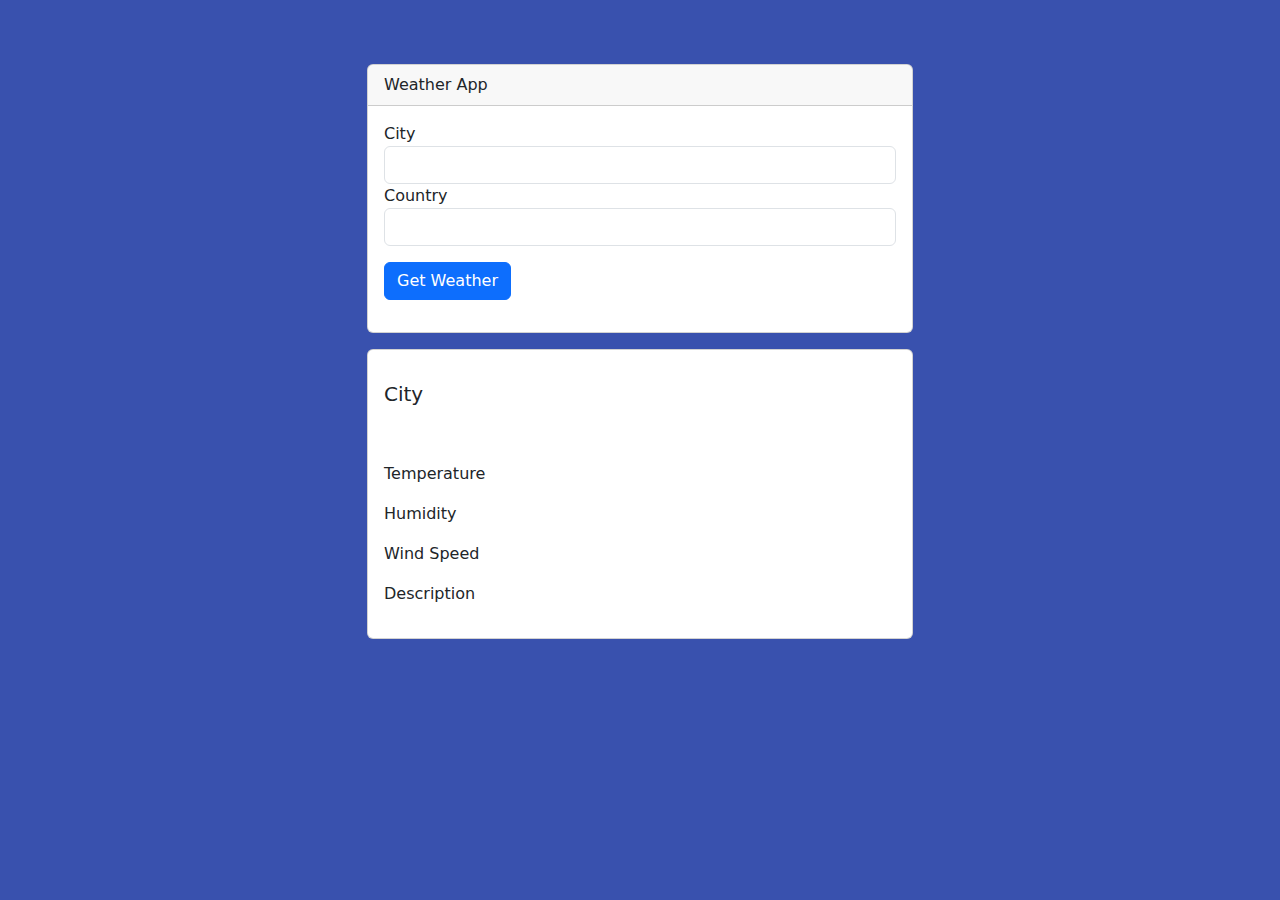
==== weather.html @ cc5212ba "adding bg colour and second card" ====
<!DOCTYPE html>
<html lang="en">
  <head>
    <meta charset="UTF-8" />
    <meta name="viewport" content="width=device-width, initial-scale=1.0" />
    <link
      href="https://cdn.jsdelivr.net/npm/bootstrap@5.3.3/dist/css/bootstrap.min.css"
      rel="stylesheet"
      integrity="sha384-QWTKZyjpPEjISv5WaRU9OFeRpok6YctnYmDr5pNlyT2bRjXh0JMhjY6hW+ALEwIH"
      crossorigin="anonymous"
    />
    <link rel="stylesheet" href="weather.css">
    <title>Weather App</title>
  </head>
  <body>
    <div class="container my-5">
      <div class="row">
        <div class="col-md-6 offset-md-3">
          <div class="card col my-3">
            <div class="card-header">Weather App</div>
            <div class="card-body">
              <form id="weather-form">
                <div class="form-group">
                  <label for="city">City</label>
                  <input type="text" class="form-control" id="city" />
                </div>
                <div class="form-group">
                  <label for="country">Country</label>
                  <input type="text" class="form-control" id="country" />
                  <button type="submit" class="btn btn-primary my-3">Get Weather</button>
                </div>
                </div>
                </div>
            <div class="card col">
              <div class="card-body">
                <h5 class="card-title my-3 city-name">City</h5>
                <img src="#" alt="">
                <p class="card-text my-3">Temperature</p>
                <p class="card-text my-3">Humidity</p>
                <p class="card-text my-3">Wind Speed</p>
                <p class="card-text my-3">Description</p>
              </div>

            </div>
      </div>
    </div>
                <script src="https://cdn.jsdelivr.net/npm/bootstrap@5.3.3/dist/js/bootstrap.bundle.min.js" integrity="sha384-YvpcrYf0tY3lHB60NNkmXc5s9fDVZLESaAA55NDzOxhy9GkcIdslK1eN7N6jIeHz" crossorigin="anonymous"></script>              
  </body>
</html>
---- weather.css ----
body{
    background-color: rgba(26, 53, 161, 0.861);
    color: white
}
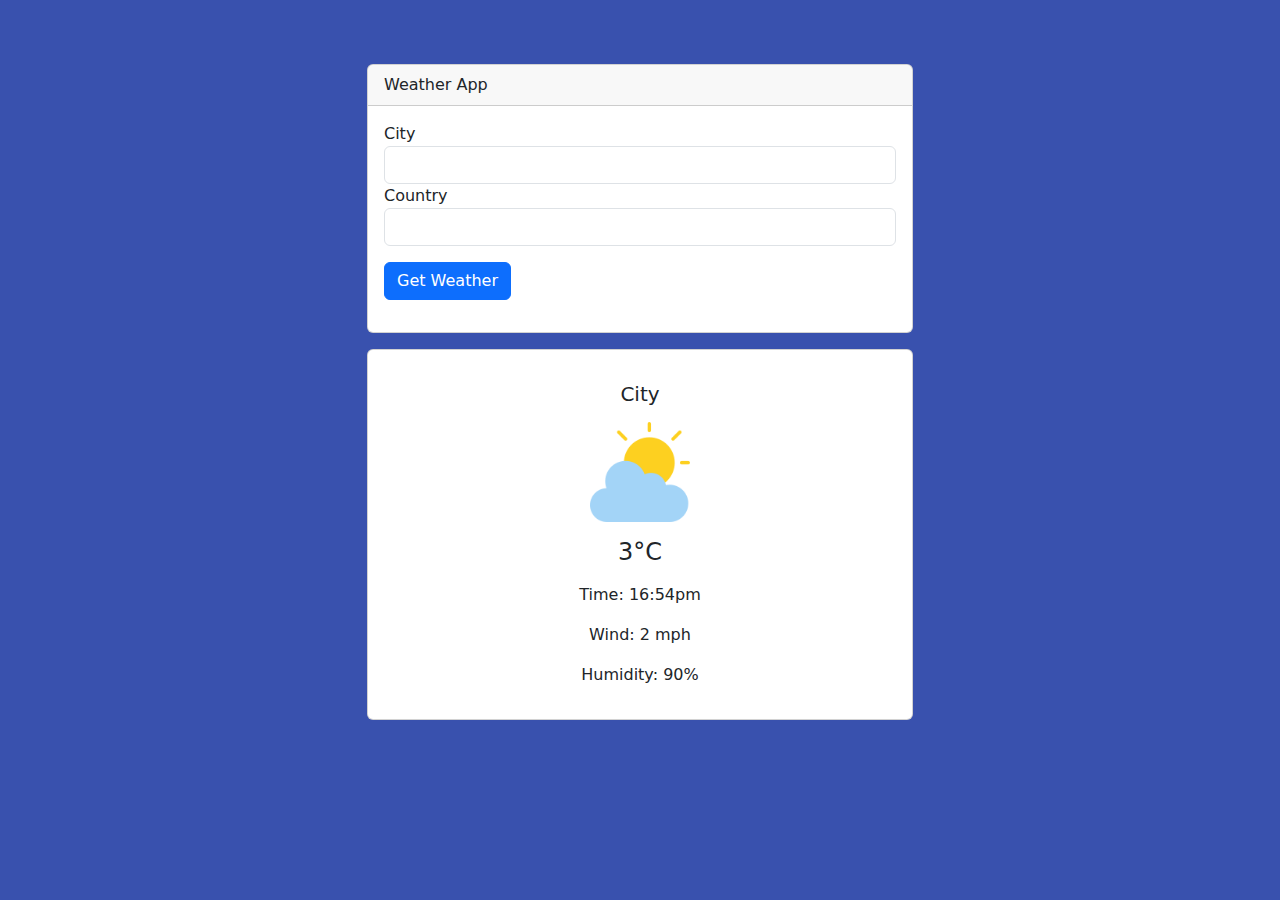
==== commit aaf3967a: "adding assets" ====
--- a/weather.html
+++ b/weather.html
@@ -16,7 +16,7 @@
     <div class="container my-5">
       <div class="row">
         <div class="col-md-6 offset-md-3">
-          <div class="card col my-3">
+          <div class="card my-3">
             <div class="card-header">Weather App</div>
             <div class="card-body">
               <form id="weather-form">
@@ -31,14 +31,14 @@
                 </div>
                 </div>
                 </div>
-            <div class="card col">
-              <div class="card-body">
+            <div class="card">
+              <div class="card-body text-center">
                 <h5 class="card-title my-3 city-name">City</h5>
-                <img src="#" alt="">
-                <p class="card-text my-3">Temperature</p>
-                <p class="card-text my-3">Humidity</p>
-                <p class="card-text my-3">Wind Speed</p>
-                <p class="card-text my-3">Description</p>
+                <img src="./assets/cloudy.png" width="100px" height="100px" alt="">
+                <h4 class="card-text my-3">3°C</h4>
+                <p class="card-text my-3">Time: 16:54pm</p>
+                <p class="card-text my-3">Wind: 2 mph</p>
+                <p class="card-text my-3">Humidity: 90%</p>
               </div>
 
             </div>
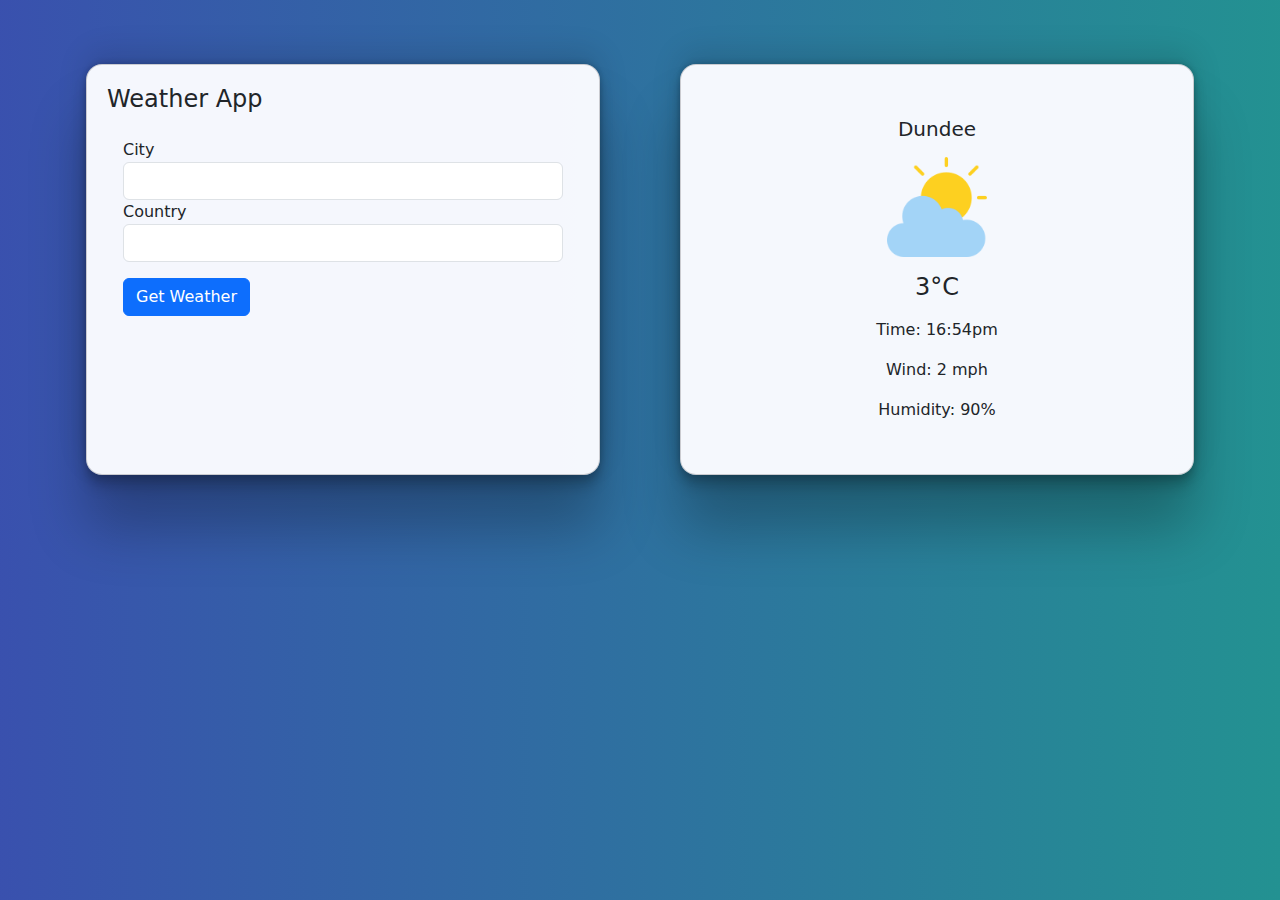
==== commit 81355de7: "edited stylings" ====
--- a/weather.html
+++ b/weather.html
@@ -14,10 +14,9 @@
   </head>
   <body>
     <div class="container my-5">
-      <div class="row">
-        <div class="col-md-6 offset-md-3">
-          <div class="card my-3">
-            <div class="card-header">Weather App</div>
+      <div class="row gap-5">
+          <div class="card my-3 col">
+            <h4 class="card-title">Weather App</h4>
             <div class="card-body">
               <form id="weather-form">
                 <div class="form-group">
@@ -31,16 +30,15 @@
                 </div>
                 </div>
                 </div>
-            <div class="card">
+            <div class="card col">
               <div class="card-body text-center">
-                <h5 class="card-title my-3 city-name">City</h5>
+                <h5 class="card-title my-3 city-name">Dundee</h5>
                 <img src="./assets/cloudy.png" width="100px" height="100px" alt="">
                 <h4 class="card-text my-3">3°C</h4>
                 <p class="card-text my-3">Time: 16:54pm</p>
                 <p class="card-text my-3">Wind: 2 mph</p>
                 <p class="card-text my-3">Humidity: 90%</p>
               </div>
-
             </div>
       </div>
     </div>
--- a/weather.css
+++ b/weather.css
@@ -1,4 +1,17 @@
-body{
-    background-color: rgba(26, 53, 161, 0.861);
-    color: white
-}+body {
+    background: linear-gradient(to right, rgba(26, 53, 161, 0.861), rgba(0, 128, 128, 0.861));
+    color: white;
+}
+
+.card {
+    background-color: rgba(250, 251, 255, 0.975);
+    border-radius: 16px; 
+    box-shadow: rgba(0, 0, 0, 0.25) 0px 54px 55px, 
+                rgba(0, 0, 0, 0.12) 0px -12px 30px, 
+                rgba(0, 0, 0, 0.12) 0px 4px 6px, 
+                rgba(0, 0, 0, 0.17) 0px 12px 13px, 
+                rgba(0, 0, 0, 0.09) 0px -3px 5px;
+    padding: 20px; 
+    margin: 16px;
+    transition: transform 0.3s ease, box-shadow 0.3s ease;
+}
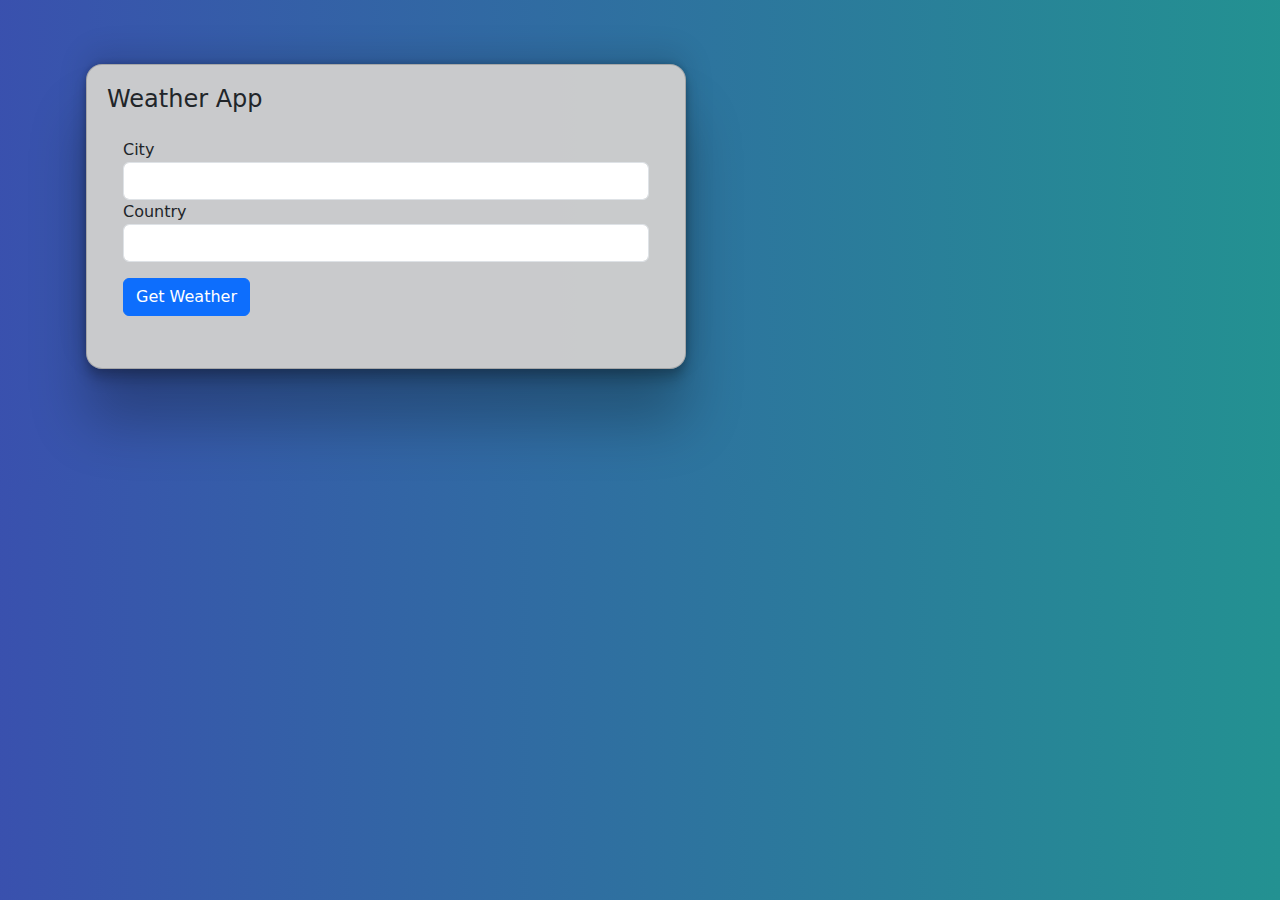
==== commit 827155e0: "using the icon from API" ====
--- a/weather.html
+++ b/weather.html
@@ -30,18 +30,11 @@
                 </div>
                 </div>
                 </div>
-            <div class="card col">
-              <div class="card-body text-center">
-                <h5 class="card-title my-3 city-name">Dundee</h5>
-                <img src="./assets/cloudy.png" width="100px" height="100px" alt="">
-                <h4 class="card-text my-3">3°C</h4>
-                <p class="card-text my-3">Time: 16:54pm</p>
-                <p class="card-text my-3">Wind: 2 mph</p>
-                <p class="card-text my-3">Humidity: 90%</p>
-              </div>
+            <div id="weather-info">
             </div>
       </div>
     </div>
-                <script src="https://cdn.jsdelivr.net/npm/bootstrap@5.3.3/dist/js/bootstrap.bundle.min.js" integrity="sha384-YvpcrYf0tY3lHB60NNkmXc5s9fDVZLESaAA55NDzOxhy9GkcIdslK1eN7N6jIeHz" crossorigin="anonymous"></script>              
+    <script src="api.js"></script>
+    <script src="https://cdn.jsdelivr.net/npm/bootstrap@5.3.3/dist/js/bootstrap.bundle.min.js" integrity="sha384-YvpcrYf0tY3lHB60NNkmXc5s9fDVZLESaAA55NDzOxhy9GkcIdslK1eN7N6jIeHz" crossorigin="anonymous"></script>              
   </body>
 </html>
--- a/weather.css
+++ b/weather.css
@@ -4,7 +4,7 @@
 }
 
 .card {
-    background-color: rgba(250, 251, 255, 0.975);
+    background-color: rgba(205, 205, 205, 0.975);
     border-radius: 16px; 
     box-shadow: rgba(0, 0, 0, 0.25) 0px 54px 55px, 
                 rgba(0, 0, 0, 0.12) 0px -12px 30px, 
@@ -14,4 +14,13 @@
     padding: 20px; 
     margin: 16px;
     transition: transform 0.3s ease, box-shadow 0.3s ease;
+    max-width: 600px;
 }
+
+.weather-icon {
+    border-radius: 50%;
+    background-color: #f7f7f7;
+    padding: 10px;
+    box-shadow: 0 4px 8px rgba(0, 0, 0, 0.1);
+  }
+  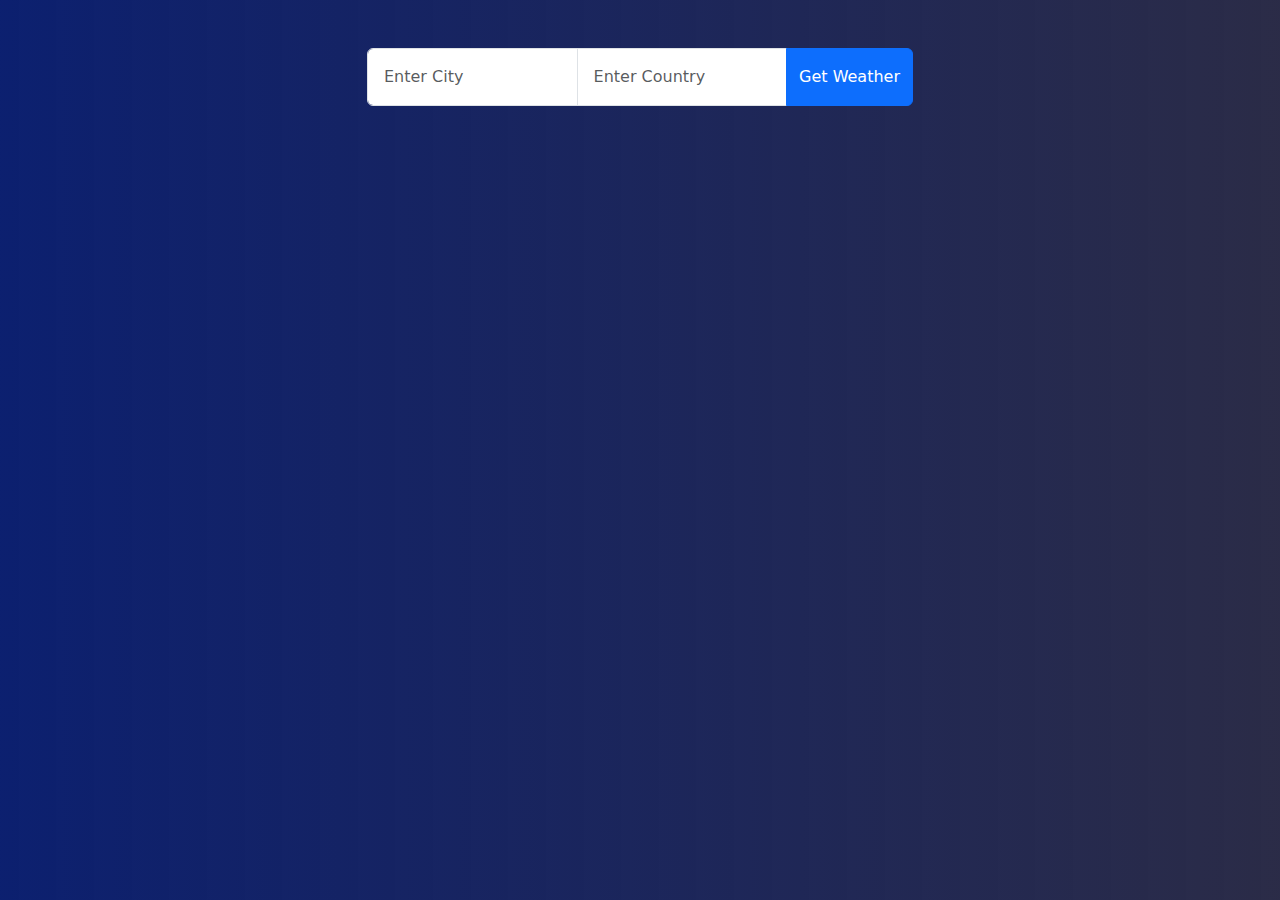
==== commit 3c53b157: "fixed all stylings" ====
--- a/weather.html
+++ b/weather.html
@@ -14,23 +14,20 @@
   </head>
   <body>
     <div class="container my-5">
-      <div class="row gap-5">
-          <div class="card my-3 col">
-            <h4 class="card-title">Weather App</h4>
-            <div class="card-body">
-              <form id="weather-form">
-                <div class="form-group">
-                  <label for="city">City</label>
-                  <input type="text" class="form-control" id="city" />
-                </div>
-                <div class="form-group">
-                  <label for="country">Country</label>
-                  <input type="text" class="form-control" id="country" />
-                  <button type="submit" class="btn btn-primary my-3">Get Weather</button>
-                </div>
-                </div>
-                </div>
-            <div id="weather-info">
+      <div class="row justify-content-center">
+        <div class="col-md-6">
+          <form id="weather-form">
+            <div class="input-group search">
+              <input type="text" class="form-control p-3" id="city" placeholder="Enter City" aria-label="City">
+              <input type="text" class="form-control p-3" id="country" placeholder="Enter Country" aria-label="Country">
+              <button type="submit" class="btn btn-primary" id="weather-form-button">Get Weather</button>
+            </div>
+          </form>          
+        </div>
+      </div>
+    </div>
+    
+            <div id="weather-info" class='d-flex justify-content-center align-items-center'>
             </div>
       </div>
     </div>
--- a/weather.css
+++ b/weather.css
@@ -1,5 +1,5 @@
 body {
-    background: linear-gradient(to right, rgba(26, 53, 161, 0.861), rgba(0, 128, 128, 0.861));
+    background: linear-gradient(to right, rgba(11, 31, 111, 0.998), rgba(9, 10, 42, 0.861));
     color: white;
 }
 
@@ -19,8 +19,36 @@
 
 .weather-icon {
     border-radius: 50%;
-    background-color: #f7f7f7;
-    padding: 10px;
-    box-shadow: 0 4px 8px rgba(0, 0, 0, 0.1);
+    background-color: #f0f0f0;
+    padding: 15px;
+    box-shadow: 0 5px 15px rgba(0, 0, 0, 0.1);
+  }
+  
+  .card {
+    background-color: #fff;
+    border-radius: 15px;
+  }
+  
+  .card-body {
+    padding: 25px;
+  }
+  
+  .card-title {
+    font-size: 1.5rem;
+    font-weight: bold;
+  }
+  
+  .display-4 {
+    font-size: 4rem;
+    font-weight: 700;
+  }
+  
+  .row {
+    margin-top: 15px;
+  }
+  
+  .card-text {
+    font-size: 1rem;
+    color: #333;
   }
   